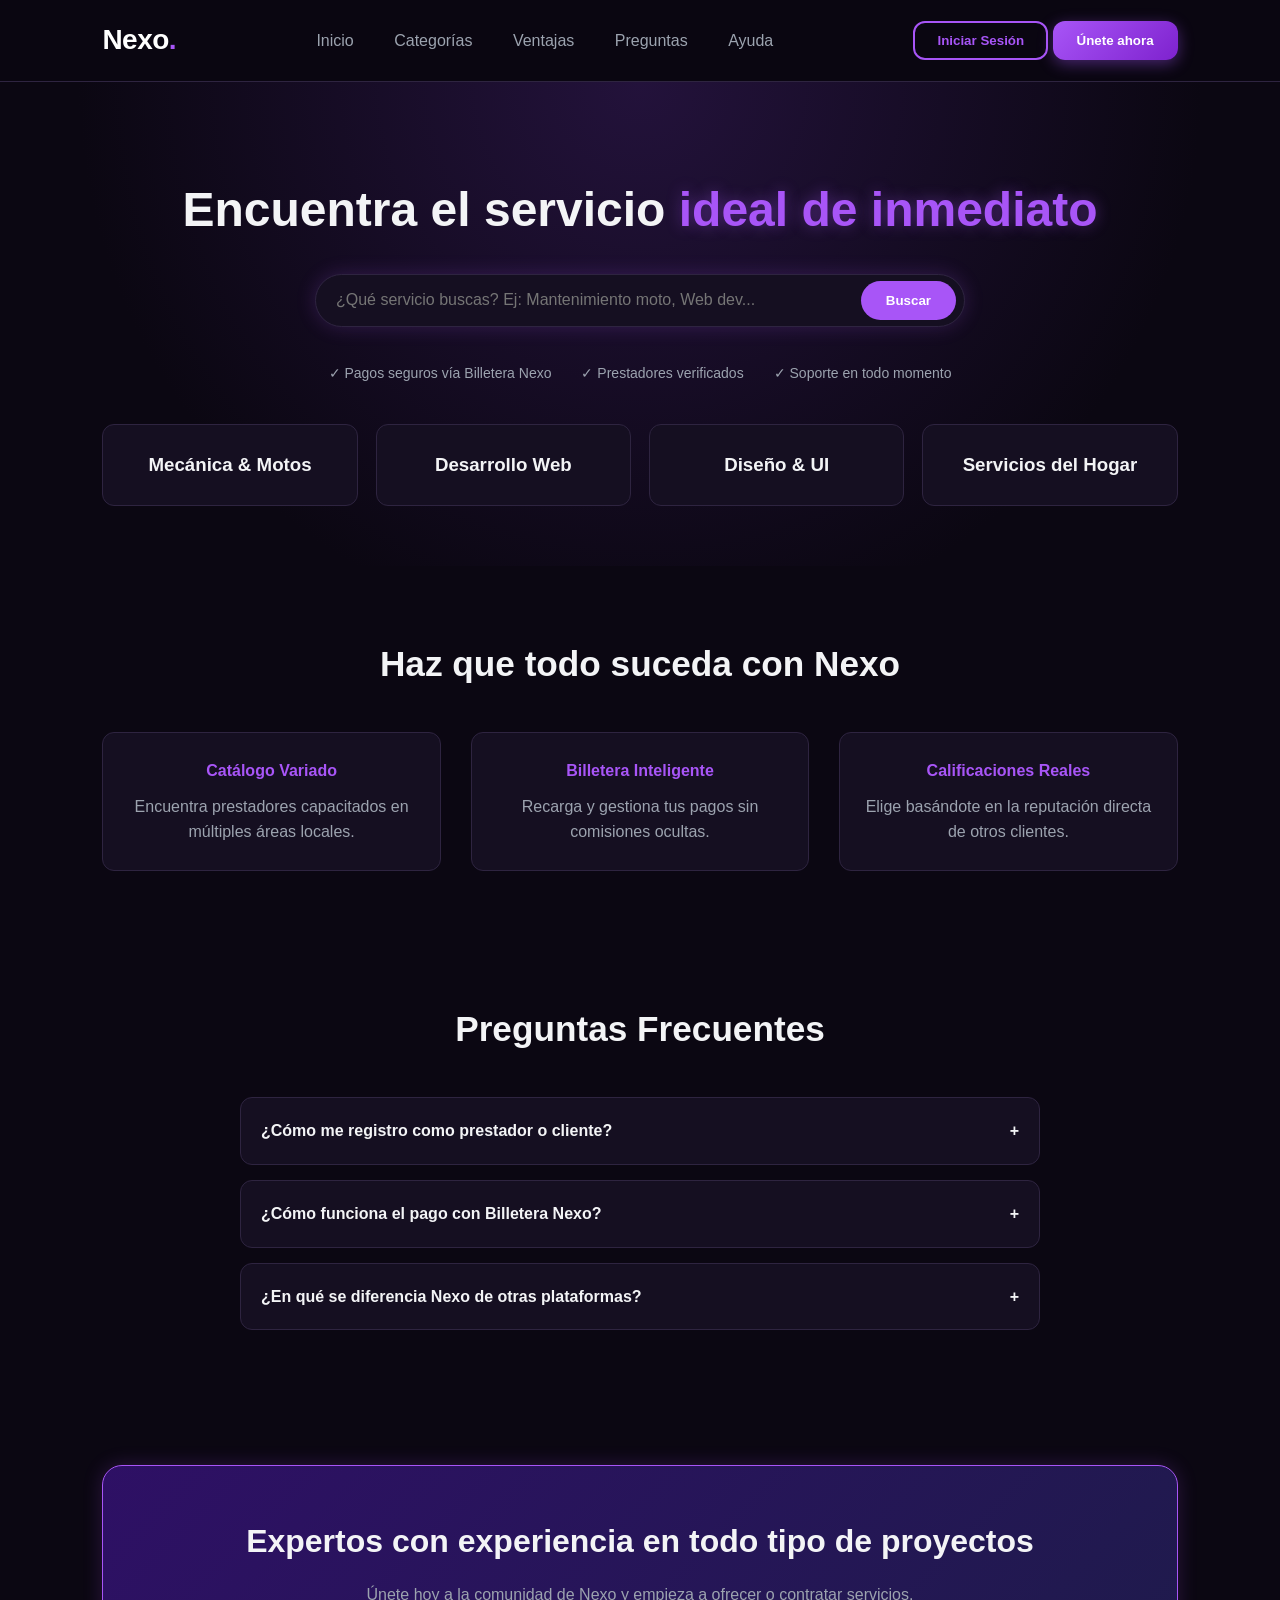
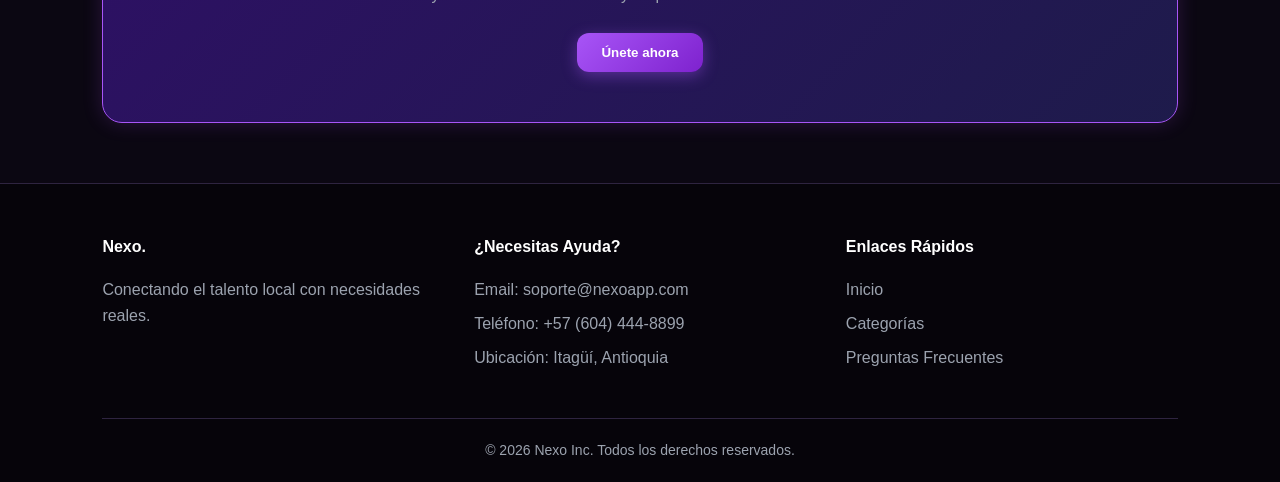
==== index.html @ 5e8a608e "Agrego Html, Css y DOM" ====
<!DOCTYPE html>
<html lang="es">
<head>
  <meta charset="UTF-8">
  <meta name="viewport" content="width=device-width, initial-scale=1.0">
  <title>Nexo | Conecta con Servicios Profesionales</title>
  <link rel="stylesheet" href="css/styles.css">
  <link rel="stylesheet" href="css/landing.css">
</head>
<body>

  <!-- Navbar -->
  <header class="navbar">
    <div class="logo">Nexo<span>.</span></div>
    <nav>
      <a href="#inicio">Inicio</a>
      <a href="#categorias">Categorías</a>
      <a href="#beneficios">Ventajas</a>
      <a href="#faq">Preguntas</a>
      <a href="#contacto">Ayuda</a>
    </nav>
    <div class="nav-actions">
      <button class="btn-secondary" id="btnOpenLogin">Iniciar Sesión</button>
      <button class="btn-primary" id="btnOpenRegister">Únete ahora</button>
    </div>
  </header>

  <!-- Hero tipo Fiverr -->
  <section id="inicio" class="hero-fiverr">
    <h1>Encuentra el servicio <span>ideal de inmediato</span></h1>
    
    <div class="search-box">
      <input type="text" placeholder="¿Qué servicio buscas? Ej: Mantenimiento moto, Web dev...">
      <button>Buscar</button>
    </div>

    <div class="hero-features">
      <span>✓ Pagos seguros vía Billetera Nexo</span>
      <span>✓ Prestadores verificados</span>
      <span>✓ Soporte en todo momento</span>
    </div>

    <!-- Categorías Rápidas -->
    <div id="categorias" class="categories-grid">
      <div class="category-card">
        <h3>Mecánica & Motos</h3>
      </div>
      <div class="category-card">
        <h3>Desarrollo Web</h3>
      </div>
      <div class="category-card">
        <h3>Diseño & UI</h3>
      </div>
      <div class="category-card">
        <h3>Servicios del Hogar</h3>
      </div>
    </div>
  </section>

  <!-- Ventajas (Haz que todo suceda) -->
  <section id="beneficios" style="padding: 70px 8%;">
    <h2 style="text-align: center; font-size: 2.2rem; margin-bottom: 40px;">Haz que todo suceda con Nexo</h2>
    <div style="display: grid; grid-template-columns: repeat(auto-fit, minmax(220px, 1fr)); gap: 30px; text-align: center;">
      <div style="background: var(--bg-card); padding: 25px; border-radius: var(--radius); border: 1px solid var(--border-color);">
        <h4 style="margin-bottom: 10px; color: var(--purple-neon);">Catálogo Variado</h4>
        <p style="color: var(--text-muted);">Encuentra prestadores capacitados en múltiples áreas locales.</p>
      </div>
      <div style="background: var(--bg-card); padding: 25px; border-radius: var(--radius); border: 1px solid var(--border-color);">
        <h4 style="margin-bottom: 10px; color: var(--purple-neon);">Billetera Inteligente</h4>
        <p style="color: var(--text-muted);">Recarga y gestiona tus pagos sin comisiones ocultas.</p>
      </div>
      <div style="background: var(--bg-card); padding: 25px; border-radius: var(--radius); border: 1px solid var(--border-color);">
        <h4 style="margin-bottom: 10px; color: var(--purple-neon);">Calificaciones Reales</h4>
        <p style="color: var(--text-muted);">Elige basándote en la reputación directa de otros clientes.</p>
      </div>
    </div>
  </section>

  <!-- Preguntas Frecuentes (FAQ) -->
  <section id="faq" style="padding: 60px 8%;">
    <h2 style="text-align: center; font-size: 2.2rem; margin-bottom: 40px;">Preguntas Frecuentes</h2>
    
    <div class="faq-section">
      <div class="faq-item">
        <div class="faq-question">¿Cómo me registro como prestador o cliente? <span>+</span></div>
        <div class="faq-answer">Al hacer clic en "Únete ahora", eliges tu rol. Si seleccionas Prestador, podrás publicar tus servicios con fotos y tarifas inmediatamente.</div>
      </div>
      <div class="faq-item">
        <div class="faq-question">¿Cómo funciona el pago con Billetera Nexo? <span>+</span></div>
        <div class="faq-answer">Recargas tu saldo dentro de tu panel de control y al solicitar un servicio se descuenta de tu saldo virtual.</div>
      </div>
      <div class="faq-item">
        <div class="faq-question">¿En qué se diferencia Nexo de otras plataformas? <span>+</span></div>
        <div class="faq-answer">Nos enfocamos en servicios locales rápidos de alto impacto con una experiencia oscura, directa y sin intermediarios complejos.</div>
      </div>
    </div>
  </section>

  <!-- Banner CTA Cierre -->
  <div class="cta-banner">
    <h2 style="font-size: 2rem; margin-bottom: 15px;">Expertos con experiencia en todo tipo de proyectos</h2>
    <p style="color: var(--text-muted); margin-bottom: 25px;">Únete hoy a la comunidad de Nexo y empieza a ofrecer o contratar servicios.</p>
    <button class="btn-primary" onclick="document.getElementById('btnOpenRegister').click()">Únete ahora</button>
  </div>

  <!-- Footer Completo -->
  <footer id="contacto" class="footer">
    <div class="footer-grid">
      <div class="footer-col">
        <h4>Nexo.</h4>
        <p>Conectando el talento local con necesidades reales.</p>
      </div>
      <div class="footer-col">
        <h4>¿Necesitas Ayuda?</h4>
        <p>Email: soporte@nexoapp.com</p>
        <p>Teléfono: +57 (604) 444-8899</p>
        <p>Ubicación: Itagüí, Antioquia</p>
      </div>
      <div class="footer-col">
        <h4>Enlaces Rápidos</h4>
        <a href="#inicio">Inicio</a>
        <a href="#categorias">Categorías</a>
        <a href="#faq">Preguntas Frecuentes</a>
      </div>
    </div>
    <div class="footer-bottom">
      <p>&copy; 2026 Nexo Inc. Todos los derechos reservados.</p>
    </div>
  </footer>

  <!-- Modal Auth -->
  <div id="modalAuth" class="modal hidden">
    <div class="modal-content">
      <span class="close-modal" id="closeAuth">&times;</span>
      <h2 id="modalTitle" style="margin-bottom: 20px;">Ingresar a Nexo</h2>
      
      <form id="formAuth">
        <div style="margin-bottom: 15px;">
          <label style="display:block; margin-bottom:5px;">Correo Electrónico:</label>
          <input type="email" id="authEmail" required style="width:100%; padding:10px; border-radius:8px; border:1px solid var(--border-color); background:#0f0919; color:#fff;">
        </div>
        <div style="margin-bottom: 15px;">
          <label style="display:block; margin-bottom:5px;">Contraseña:</label>
          <input type="password" id="authPassword" required style="width:100%; padding:10px; border-radius:8px; border:1px solid var(--border-color); background:#0f0919; color:#fff;">
        </div>

        <div id="registerFields" class="hidden">
          <div style="margin-bottom: 15px;">
            <label style="display:block; margin-bottom:5px;">Nombre Completo:</label>
            <input type="text" id="regName" style="width:100%; padding:10px; border-radius:8px; border:1px solid var(--border-color); background:#0f0919; color:#fff;">
          </div>
          <div style="margin-bottom: 15px;">
            <label style="display:block; margin-bottom:5px;">Tipo de Rol:</label>
            <select id="regRole" style="width:100%; padding:10px; border-radius:8px; border:1px solid var(--border-color); background:#0f0919; color:#fff;">
              <option value="CLIENTE">Cliente</option>
              <option value="PRESTADOR">Prestador de Servicios</option>
            </select>
          </div>
        </div>

        <button type="submit" class="btn-primary" id="btnAuthSubmit" style="width:100%; margin-top:10px;">Ingresar</button>
      </form>
    </div>
  </div>

  <script type="module" src="js/app.js"></script>

  <!-- JS Acordeón FAQ -->
  <script>
    document.querySelectorAll('.faq-question').forEach(q => {
      q.addEventListener('click', () => {
        const item = q.parentElement;
        item.classList.toggle('active');
      });
    });
  </script>
</body>
</html>
---- css/styles.css ----
:root {
  /* Tema Dark & Neon */
  --bg-dark: #0b0712;
  --bg-card: #150f21;
  --bg-card-hover: #1e162e;
  --purple-neon: #a855f7;
  --purple-glow: rgba(168, 85, 247, 0.4);
  --accent-cyan: #06b6d4;
  --text-main: #f3f4f6;
  --text-muted: #9ca3af;
  --border-color: #2e2440;
  --radius: 12px;
  --shadow-neon: 0 0 20px rgba(168, 85, 247, 0.2);
}

* {
  margin: 0;
  padding: 0;
  box-sizing: border-box;
  font-family: 'Plus Jakarta Sans', 'Segoe UI', Tahoma, sans-serif;
}

body {
  background-color: var(--bg-dark);
  color: var(--text-main);
  line-height: 1.6;
}

.hidden { display: none !important; }

/* Botones Neon */
.btn-primary {
  background: linear-gradient(135deg, #a855f7 0%, #7e22ce 100%);
  color: #fff;
  border: none;
  padding: 12px 24px;
  border-radius: var(--radius);
  font-weight: 700;
  cursor: pointer;
  box-shadow: 0 4px 15px var(--purple-glow);
  transition: all 0.3s ease;
}

.btn-primary:hover {
  transform: translateY(-2px);
  box-shadow: 0 6px 25px rgba(168, 85, 247, 0.6);
}

.btn-secondary {
  background: transparent;
  color: var(--purple-neon);
  border: 2px solid var(--purple-neon);
  padding: 10px 22px;
  border-radius: var(--radius);
  font-weight: 600;
  cursor: pointer;
  transition: all 0.3s ease;
}

.btn-secondary:hover {
  background: var(--purple-neon);
  color: #fff;
  box-shadow: 0 0 15px var(--purple-glow);
}

/* Modales Dark */
.modal {
  position: fixed;
  top: 0; left: 0; width: 100%; height: 100%;
  background: rgba(5, 3, 9, 0.85);
  backdrop-filter: blur(8px);
  display: flex; align-items: center; justify-content: center;
  z-index: 1000;
}

.modal-content {
  background: var(--bg-card);
  border: 1px solid var(--border-color);
  padding: 35px;
  border-radius: 16px;
  width: 90%; max-width: 450px;
  position: relative;
  box-shadow: var(--shadow-neon);
}

.close-modal {
  position: absolute; top: 15px; right: 20px;
  font-size: 24px; cursor: pointer; color: var(--text-muted);
}
---- css/landing.css ----
/* Navbar */
.navbar {
  display: flex; justify-content: space-between; align-items: center;
  padding: 18px 8%;
  background: rgba(11, 7, 18, 0.9);
  backdrop-filter: blur(10px);
  border-bottom: 1px solid var(--border-color);
  position: sticky; top: 0; z-index: 100;
}

.navbar .logo {
  font-size: 28px; font-weight: 900;
  color: #fff;
  letter-spacing: -0.5px;
}
.navbar .logo span { color: var(--purple-neon); }

.navbar nav a {
  margin: 0 18px; text-decoration: none;
  color: var(--text-muted); font-weight: 500;
  transition: 0.3s;
}
.navbar nav a:hover { color: var(--purple-neon); }

/* Hero Section (Basado en Fiverr) */
.hero-fiverr {
  background: radial-gradient(circle at top, #23123b 0%, var(--bg-dark) 70%);
  padding: 90px 8% 60px;
  text-align: center;
}

.hero-fiverr h1 {
  font-size: 3rem; margin-bottom: 25px; font-weight: 800;
}
.hero-fiverr h1 span {
  color: var(--purple-neon);
  text-shadow: 0 0 15px var(--purple-glow);
}

.search-box {
  max-width: 650px; margin: 0 auto 35px;
  display: flex; background: var(--bg-card);
  border: 1px solid var(--border-color);
  border-radius: 50px; padding: 6px 8px 6px 20px;
  box-shadow: var(--shadow-neon);
}

.search-box input {
  flex: 1; background: transparent; border: none;
  outline: none; color: #fff; font-size: 16px;
}

.search-box button {
  background: var(--purple-neon); border: none;
  color: #fff; padding: 12px 25px; border-radius: 40px;
  font-weight: 700; cursor: pointer; transition: 0.3s;
}
.search-box button:hover { background: #9333ea; }

.hero-features {
  display: flex; justify-content: center; gap: 30px;
  color: var(--text-muted); font-size: 14px; flex-wrap: wrap;
}

/* Categorías populares (Cards tipo cápsula) */
.categories-grid {
  display: grid; grid-template-columns: repeat(auto-fit, minmax(160px, 1fr));
  gap: 18px; margin-top: 40px;
}

.category-card {
  background: var(--bg-card);
  border: 1px solid var(--border-color);
  padding: 25px 15px; border-radius: var(--radius);
  text-align: center; cursor: pointer; transition: 0.3s;
}

.category-card:hover {
  border-color: var(--purple-neon);
  transform: translateY(-5px);
  box-shadow: var(--shadow-neon);
}

.category-card i {
  font-size: 30px; color: var(--purple-neon); margin-bottom: 12px;
}

/* Sección FAQ Accordeón */
.faq-section {
  max-width: 800px; margin: 0 auto;
}

.faq-item {
  background: var(--bg-card);
  border: 1px solid var(--border-color);
  border-radius: var(--radius); margin-bottom: 15px; overflow: hidden;
}

.faq-question {
  padding: 20px; font-weight: 700; cursor: pointer;
  display: flex; justify-content: space-between; align-items: center;
}

.faq-answer {
  padding: 0 20px 20px; color: var(--text-muted); font-size: 15px; display: none;
}

.faq-item.active .faq-answer { display: block; }
.faq-item.active .faq-question { color: var(--purple-neon); }

/* Banner de cierre y Footer */
.cta-banner {
  background: linear-gradient(135deg, #2e1065 0%, #1e1b4b 100%);
  border: 1px solid var(--purple-neon);
  border-radius: 20px; padding: 50px 30px;
  text-align: center; margin: 60px 8%;
  box-shadow: var(--shadow-neon);
}

.footer {
  background: #06040a; border-top: 1px solid var(--border-color);
  padding: 50px 8% 20px; color: var(--text-muted);
}

.footer-grid {
  display: grid; grid-template-columns: repeat(auto-fit, minmax(200px, 1fr));
  gap: 40px; margin-bottom: 40px;
}

.footer-col h4 { color: #fff; margin-bottom: 18px; }
.footer-col p, .footer-col a { color: var(--text-muted); text-decoration: none; display: block; margin-bottom: 8px; }
.footer-col a:hover { color: var(--purple-neon); }

.footer-bottom {
  border-top: 1px solid var(--border-color);
  padding-top: 20px; text-align: center; font-size: 14px;
}
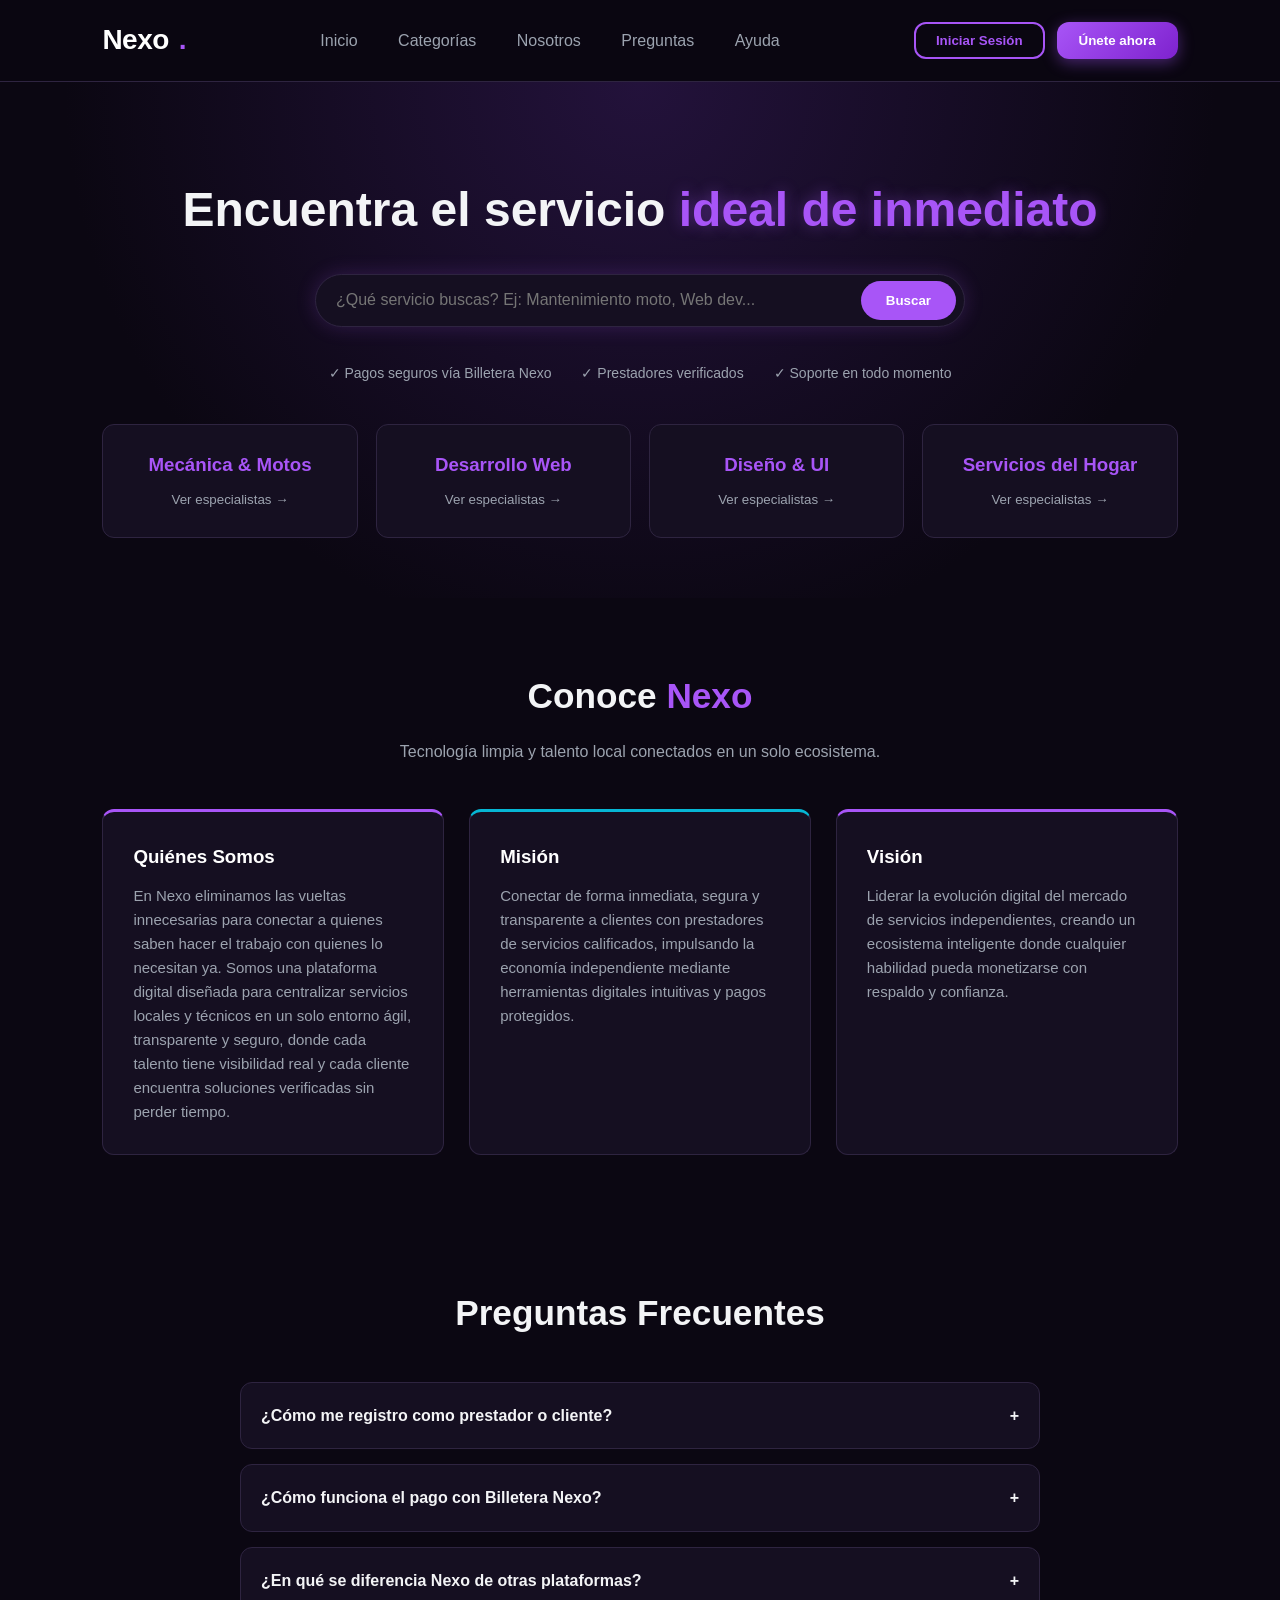
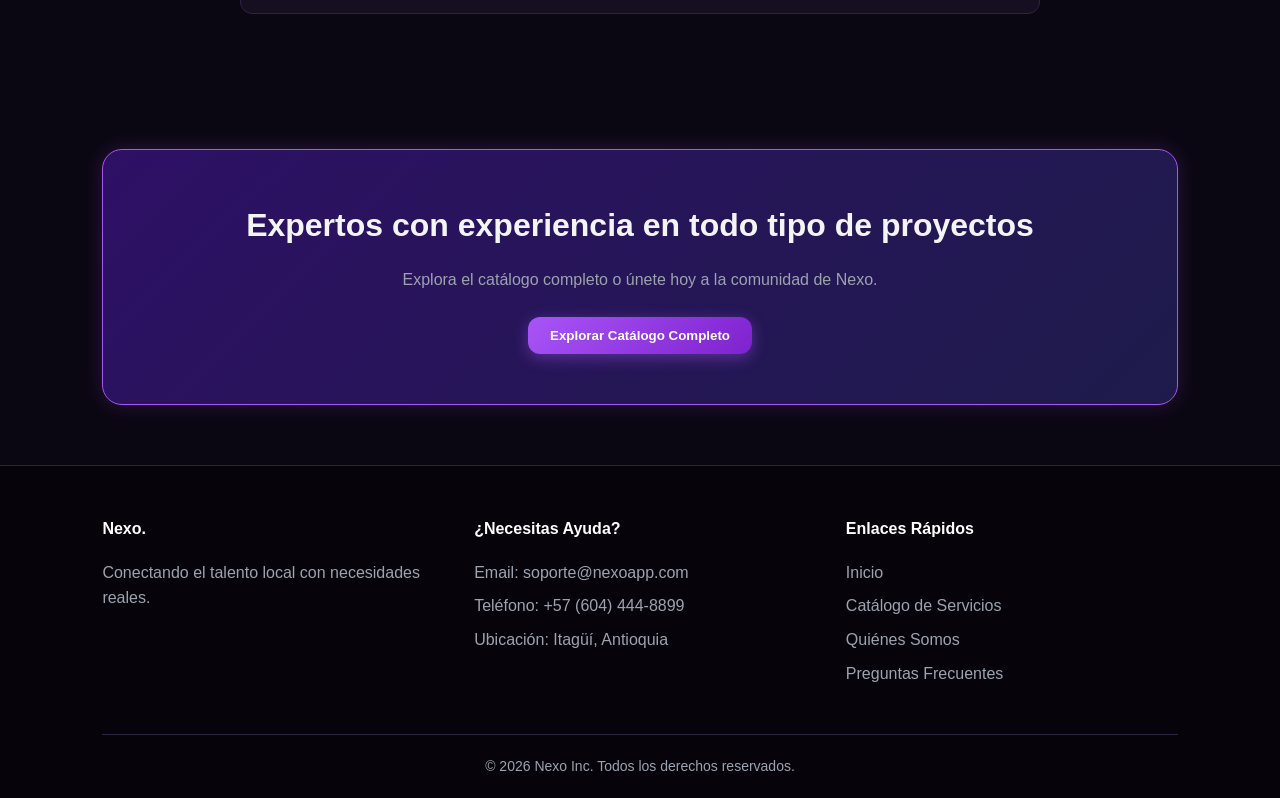
==== commit 70dab081: "Se agrega funciones, Htmls faltantes y Css" ====
--- a/index.html
+++ b/index.html
@@ -11,28 +11,28 @@
 
   <!-- Navbar -->
   <header class="navbar">
-    <div class="logo">Nexo<span>.</span></div>
+    <a href="index.html" class="logo" style="text-decoration:none; display:flex; align-items:center; gap:10px;">
+      <!-- Cuando tengas tu logo, reemplaza esto por: <img src="assets/logo.png" alt="Nexo" style="height:38px;"> -->
+      Nexo<span>.</span>
+    </a>
     <nav>
       <a href="#inicio">Inicio</a>
-      <a href="#categorias">Categorías</a>
-      <a href="#beneficios">Ventajas</a>
+      <a href="catalogo.html">Categorías</a>
+      <a href="#nosotros">Nosotros</a>
       <a href="#faq">Preguntas</a>
       <a href="#contacto">Ayuda</a>
     </nav>
-    <div class="nav-actions">
-      <button class="btn-secondary" id="btnOpenLogin">Iniciar Sesión</button>
-      <button class="btn-primary" id="btnOpenRegister">Únete ahora</button>
-    </div>
+    <div class="nav-actions" id="navRightContainer" style="display:flex; gap:12px; align-items:center;"></div>
   </header>
 
-  <!-- Hero tipo Fiverr -->
+  <!-- Hero tipo Fiverr Dark -->
   <section id="inicio" class="hero-fiverr">
     <h1>Encuentra el servicio <span>ideal de inmediato</span></h1>
     
-    <div class="search-box">
-      <input type="text" placeholder="¿Qué servicio buscas? Ej: Mantenimiento moto, Web dev...">
-      <button>Buscar</button>
-    </div>
+    <form class="search-box" id="heroSearchForm">
+      <input type="text" id="heroSearchInput" placeholder="¿Qué servicio buscas? Ej: Mantenimiento moto, Web dev...">
+      <button type="submit">Buscar</button>
+    </form>
 
     <div class="hero-features">
       <span>✓ Pagos seguros vía Billetera Nexo</span>
@@ -40,38 +40,37 @@
       <span>✓ Soporte en todo momento</span>
     </div>
 
-    <!-- Categorías Rápidas -->
-    <div id="categorias" class="categories-grid">
-      <div class="category-card">
-        <h3>Mecánica & Motos</h3>
-      </div>
-      <div class="category-card">
-        <h3>Desarrollo Web</h3>
-      </div>
-      <div class="category-card">
-        <h3>Diseño & UI</h3>
-      </div>
-      <div class="category-card">
-        <h3>Servicios del Hogar</h3>
-      </div>
-    </div>
+    <!-- Categorías Rápidas (Se dibujan automáticamente desde JS) -->
+    <div id="categorias" class="categories-grid"></div>
   </section>
 
-  <!-- Ventajas (Haz que todo suceda) -->
-  <section id="beneficios" style="padding: 70px 8%;">
-    <h2 style="text-align: center; font-size: 2.2rem; margin-bottom: 40px;">Haz que todo suceda con Nexo</h2>
-    <div style="display: grid; grid-template-columns: repeat(auto-fit, minmax(220px, 1fr)); gap: 30px; text-align: center;">
-      <div style="background: var(--bg-card); padding: 25px; border-radius: var(--radius); border: 1px solid var(--border-color);">
-        <h4 style="margin-bottom: 10px; color: var(--purple-neon);">Catálogo Variado</h4>
-        <p style="color: var(--text-muted);">Encuentra prestadores capacitados en múltiples áreas locales.</p>
+  <!-- Quiénes Somos, Misión y Visión -->
+  <section id="nosotros" style="padding: 70px 8%;">
+    <h2 style="text-align: center; font-size: 2.2rem; margin-bottom: 15px;">Conoce <span style="color:var(--purple-neon);">Nexo</span></h2>
+    <p style="text-align: center; color: var(--text-muted); max-width: 750px; margin: 0 auto 45px;">
+      Tecnología limpia y talento local conectados en un solo ecosistema.
+    </p>
+
+    <div style="display: grid; grid-template-columns: repeat(auto-fit, minmax(280px, 1fr)); gap: 25px;">
+      <div style="background: var(--bg-card); padding: 30px; border-radius: var(--radius); border: 1px solid var(--border-color); border-top: 3px solid var(--purple-neon);">
+        <h3 style="margin-bottom: 12px; color: #fff;">Quiénes Somos</h3>
+        <p style="color: var(--text-muted); font-size: 15px;">
+          En Nexo eliminamos las vueltas innecesarias para conectar a quienes saben hacer el trabajo con quienes lo necesitan ya. Somos una plataforma digital diseñada para centralizar servicios locales y técnicos en un solo entorno ágil, transparente y seguro, donde cada talento tiene visibilidad real y cada cliente encuentra soluciones verificadas sin perder tiempo.
+        </p>
       </div>
-      <div style="background: var(--bg-card); padding: 25px; border-radius: var(--radius); border: 1px solid var(--border-color);">
-        <h4 style="margin-bottom: 10px; color: var(--purple-neon);">Billetera Inteligente</h4>
-        <p style="color: var(--text-muted);">Recarga y gestiona tus pagos sin comisiones ocultas.</p>
+
+      <div style="background: var(--bg-card); padding: 30px; border-radius: var(--radius); border: 1px solid var(--border-color); border-top: 3px solid var(--accent-cyan);">
+        <h3 style="margin-bottom: 12px; color: #fff;">Misión</h3>
+        <p style="color: var(--text-muted); font-size: 15px;">
+          Conectar de forma inmediata, segura y transparente a clientes con prestadores de servicios calificados, impulsando la economía independiente mediante herramientas digitales intuitivas y pagos protegidos.
+        </p>
       </div>
-      <div style="background: var(--bg-card); padding: 25px; border-radius: var(--radius); border: 1px solid var(--border-color);">
-        <h4 style="margin-bottom: 10px; color: var(--purple-neon);">Calificaciones Reales</h4>
-        <p style="color: var(--text-muted);">Elige basándote en la reputación directa de otros clientes.</p>
+
+      <div style="background: var(--bg-card); padding: 30px; border-radius: var(--radius); border: 1px solid var(--border-color); border-top: 3px solid var(--purple-neon);">
+        <h3 style="margin-bottom: 12px; color: #fff;">Visión</h3>
+        <p style="color: var(--text-muted); font-size: 15px;">
+          Liderar la evolución digital del mercado de servicios independientes, creando un ecosistema inteligente donde cualquier habilidad pueda monetizarse con respaldo y confianza.
+        </p>
       </div>
     </div>
   </section>
@@ -83,15 +82,15 @@
     <div class="faq-section">
       <div class="faq-item">
         <div class="faq-question">¿Cómo me registro como prestador o cliente? <span>+</span></div>
-        <div class="faq-answer">Al hacer clic en "Únete ahora", eliges tu rol. Si seleccionas Prestador, podrás publicar tus servicios con fotos y tarifas inmediatamente.</div>
+        <div class="faq-answer">Al hacer clic en "Únete ahora", completas tus datos y eliges tu rol. Si seleccionas Prestador, podrás publicar tus servicios inmediatamente desde tu menú superior.</div>
       </div>
       <div class="faq-item">
         <div class="faq-question">¿Cómo funciona el pago con Billetera Nexo? <span>+</span></div>
-        <div class="faq-answer">Recargas tu saldo dentro de tu panel de control y al solicitar un servicio se descuenta de tu saldo virtual.</div>
+        <div class="faq-answer">Recargas saldo desde tu menú de perfil y al reservar cualquier servicio en el catálogo el valor se descuenta automáticamente de tu billetera.</div>
       </div>
       <div class="faq-item">
         <div class="faq-question">¿En qué se diferencia Nexo de otras plataformas? <span>+</span></div>
-        <div class="faq-answer">Nos enfocamos en servicios locales rápidos de alto impacto con una experiencia oscura, directa y sin intermediarios complejos.</div>
+        <div class="faq-answer">Nos enfocamos en servicios locales rápidos de alto impacto con una interfaz oscura, directa, billetera integrada y calificaciones verificadas.</div>
       </div>
     </div>
   </section>
@@ -99,8 +98,8 @@
   <!-- Banner CTA Cierre -->
   <div class="cta-banner">
     <h2 style="font-size: 2rem; margin-bottom: 15px;">Expertos con experiencia en todo tipo de proyectos</h2>
-    <p style="color: var(--text-muted); margin-bottom: 25px;">Únete hoy a la comunidad de Nexo y empieza a ofrecer o contratar servicios.</p>
-    <button class="btn-primary" onclick="document.getElementById('btnOpenRegister').click()">Únete ahora</button>
+    <p style="color: var(--text-muted); margin-bottom: 25px;">Explora el catálogo completo o únete hoy a la comunidad de Nexo.</p>
+    <button class="btn-primary" onclick="window.location.href='catalogo.html'">Explorar Catálogo Completo</button>
   </div>
 
   <!-- Footer Completo -->
@@ -119,7 +118,8 @@
       <div class="footer-col">
         <h4>Enlaces Rápidos</h4>
         <a href="#inicio">Inicio</a>
-        <a href="#categorias">Categorías</a>
+        <a href="catalogo.html">Catálogo de Servicios</a>
+        <a href="#nosotros">Quiénes Somos</a>
         <a href="#faq">Preguntas Frecuentes</a>
       </div>
     </div>
@@ -128,49 +128,35 @@
     </div>
   </footer>
 
-  <!-- Modal Auth -->
-  <div id="modalAuth" class="modal hidden">
-    <div class="modal-content">
-      <span class="close-modal" id="closeAuth">&times;</span>
-      <h2 id="modalTitle" style="margin-bottom: 20px;">Ingresar a Nexo</h2>
-      
-      <form id="formAuth">
-        <div style="margin-bottom: 15px;">
-          <label style="display:block; margin-bottom:5px;">Correo Electrónico:</label>
-          <input type="email" id="authEmail" required style="width:100%; padding:10px; border-radius:8px; border:1px solid var(--border-color); background:#0f0919; color:#fff;">
+  <script type="module">
+    import { inicializarAutenticacionUI } from './js/authController.js';
+    import { NexoService } from './js/services/NexoService.js';
+
+    document.addEventListener('DOMContentLoaded', () => {
+      inicializarAutenticacionUI();
+      const nexoService = new NexoService();
+
+      // Dibujar tarjetas de categorías dinámicamente
+      const gridCategorias = document.getElementById('categorias');
+      gridCategorias.innerHTML = nexoService.obtenerCategorias().map(cat => `
+        <div class="category-card" onclick="window.location.href='catalogo.html?categoria=${encodeURIComponent(cat)}'">
+          <h3 style="color:var(--purple-neon); margin-bottom:6px;">${cat}</h3>
+          <small style="color:var(--text-muted);">Ver especialistas →</small>
         </div>
-        <div style="margin-bottom: 15px;">
-          <label style="display:block; margin-bottom:5px;">Contraseña:</label>
-          <input type="password" id="authPassword" required style="width:100%; padding:10px; border-radius:8px; border:1px solid var(--border-color); background:#0f0919; color:#fff;">
-        </div>
+      `).join('');
 
-        <div id="registerFields" class="hidden">
-          <div style="margin-bottom: 15px;">
-            <label style="display:block; margin-bottom:5px;">Nombre Completo:</label>
-            <input type="text" id="regName" style="width:100%; padding:10px; border-radius:8px; border:1px solid var(--border-color); background:#0f0919; color:#fff;">
-          </div>
-          <div style="margin-bottom: 15px;">
-            <label style="display:block; margin-bottom:5px;">Tipo de Rol:</label>
-            <select id="regRole" style="width:100%; padding:10px; border-radius:8px; border:1px solid var(--border-color); background:#0f0919; color:#fff;">
-              <option value="CLIENTE">Cliente</option>
-              <option value="PRESTADOR">Prestador de Servicios</option>
-            </select>
-          </div>
-        </div>
+      // Buscador del Hero hacia catalogo.html
+      document.getElementById('heroSearchForm').addEventListener('submit', (e) => {
+        e.preventDefault();
+        const q = document.getElementById('heroSearchInput').value.trim();
+        window.location.href = q ? `catalogo.html?busqueda=${encodeURIComponent(q)}` : 'catalogo.html';
+      });
 
-        <button type="submit" class="btn-primary" id="btnAuthSubmit" style="width:100%; margin-top:10px;">Ingresar</button>
-      </form>
-    </div>
-  </div>
-
-  <script type="module" src="js/app.js"></script>
-
-  <!-- JS Acordeón FAQ -->
-  <script>
-    document.querySelectorAll('.faq-question').forEach(q => {
-      q.addEventListener('click', () => {
-        const item = q.parentElement;
-        item.classList.toggle('active');
+      // Acordeón FAQ
+      document.querySelectorAll('.faq-question').forEach(q => {
+        q.addEventListener('click', () => {
+          q.parentElement.classList.toggle('active');
+        });
       });
     });
   </script>
--- a/css/styles.css
+++ b/css/styles.css
@@ -1,11 +1,12 @@
 :root {
-  /* Tema Dark & Neon */
   --bg-dark: #0b0712;
   --bg-card: #150f21;
   --bg-card-hover: #1e162e;
   --purple-neon: #a855f7;
   --purple-glow: rgba(168, 85, 247, 0.4);
   --accent-cyan: #06b6d4;
+  --accent-green: #10b981;
+  --accent-red: #ef4444;
   --text-main: #f3f4f6;
   --text-muted: #9ca3af;
   --border-color: #2e2440;
@@ -28,33 +29,38 @@
 
 .hidden { display: none !important; }
 
-/* Botones Neon */
+/* Botones */
 .btn-primary {
   background: linear-gradient(135deg, #a855f7 0%, #7e22ce 100%);
   color: #fff;
   border: none;
-  padding: 12px 24px;
+  padding: 11px 22px;
   border-radius: var(--radius);
   font-weight: 700;
   cursor: pointer;
   box-shadow: 0 4px 15px var(--purple-glow);
-  transition: all 0.3s ease;
-}
-
-.btn-primary:hover {
+  transition: all 0.25s ease;
+}
+
+.btn-primary:hover:not(:disabled) {
   transform: translateY(-2px);
   box-shadow: 0 6px 25px rgba(168, 85, 247, 0.6);
+}
+
+.btn-primary:disabled {
+  opacity: 0.5;
+  cursor: not-allowed;
 }
 
 .btn-secondary {
   background: transparent;
   color: var(--purple-neon);
   border: 2px solid var(--purple-neon);
-  padding: 10px 22px;
+  padding: 9px 20px;
   border-radius: var(--radius);
   font-weight: 600;
   cursor: pointer;
-  transition: all 0.3s ease;
+  transition: all 0.25s ease;
 }
 
 .btn-secondary:hover {
@@ -63,7 +69,181 @@
   box-shadow: 0 0 15px var(--purple-glow);
 }
 
-/* Modales Dark */
+.btn-danger {
+  background: rgba(239, 68, 68, 0.15);
+  color: var(--accent-red);
+  border: 1px solid var(--accent-red);
+  padding: 10px 18px;
+  border-radius: var(--radius);
+  font-weight: 600;
+  cursor: pointer;
+  transition: 0.2s;
+}
+
+.btn-danger:hover {
+  background: var(--accent-red);
+  color: #fff;
+}
+
+/* Formularios Oscuros */
+.form-group {
+  margin-bottom: 14px;
+}
+
+.form-group label {
+  display: block;
+  margin-bottom: 5px;
+  font-size: 13px;
+  color: var(--text-muted);
+  font-weight: 600;
+}
+
+.form-group input,
+.form-group select,
+.form-group textarea {
+  width: 100%;
+  padding: 10px 12px;
+  border-radius: 8px;
+  border: 1px solid var(--border-color);
+  background: #0f0919;
+  color: #fff;
+  font-size: 14px;
+  outline: none;
+  transition: border 0.2s;
+}
+
+.form-group input:focus,
+.form-group select:focus,
+.form-group textarea:focus {
+  border-color: var(--purple-neon);
+}
+
+.form-group input:disabled,
+.form-group select:disabled {
+  opacity: 0.55;
+  cursor: not-allowed;
+  background: #09060f;
+}
+
+.form-grid-2 {
+  display: grid;
+  grid-template-columns: 1fr 1fr;
+  gap: 12px;
+}
+
+/* Cápsula y Dropdown de Usuario estilo Platzi */
+.user-menu-wrapper {
+  position: relative;
+}
+
+.user-pill {
+  display: flex;
+  align-items: center;
+  gap: 10px;
+  background: var(--bg-card);
+  border: 1px solid var(--border-color);
+  padding: 6px 14px 6px 8px;
+  border-radius: 50px;
+  cursor: pointer;
+  transition: 0.25s;
+}
+
+.user-pill:hover {
+  border-color: var(--purple-neon);
+  box-shadow: var(--shadow-neon);
+}
+
+.user-pill img {
+  width: 34px;
+  height: 34px;
+  border-radius: 50%;
+  object-fit: cover;
+  border: 2px solid var(--purple-neon);
+}
+
+.user-pill-balance {
+  background: rgba(16, 185, 129, 0.15);
+  color: var(--accent-green);
+  padding: 3px 10px;
+  border-radius: 20px;
+  font-size: 13px;
+  font-weight: 700;
+}
+
+.user-dropdown {
+  position: absolute;
+  top: 54px;
+  right: 0;
+  width: 280px;
+  background: #181226;
+  border: 1px solid var(--border-color);
+  border-radius: 16px;
+  padding: 18px;
+  box-shadow: 0 15px 35px rgba(0, 0, 0, 0.7), var(--shadow-neon);
+  z-index: 999;
+}
+
+.dropdown-header {
+  border-bottom: 1px solid var(--border-color);
+  padding-bottom: 12px;
+  margin-bottom: 12px;
+}
+
+.dropdown-header h4 {
+  font-size: 16px;
+  color: #fff;
+}
+
+.dropdown-header span {
+  font-size: 12px;
+  color: var(--purple-neon);
+  font-weight: 600;
+}
+
+.dropdown-wallet-box {
+  background: #0f0919;
+  border: 1px solid var(--border-color);
+  border-radius: 10px;
+  padding: 10px 12px;
+  margin-bottom: 12px;
+  display: flex;
+  justify-content: space-between;
+  align-items: center;
+}
+
+.dropdown-list {
+  list-style: none;
+}
+
+.dropdown-list li {
+  padding: 9px 10px;
+  border-radius: 8px;
+  font-size: 14px;
+  color: var(--text-main);
+  cursor: pointer;
+  transition: 0.2s;
+  display: flex;
+  align-items: center;
+  gap: 8px;
+}
+
+.dropdown-list li:hover {
+  background: rgba(168, 85, 247, 0.15);
+  color: var(--purple-neon);
+}
+
+.dropdown-list li.logout-item {
+  margin-top: 8px;
+  border-top: 1px solid var(--border-color);
+  padding-top: 12px;
+  color: var(--accent-red);
+}
+
+.dropdown-list li.logout-item:hover {
+  background: rgba(239, 68, 68, 0.12);
+}
+
+/* Modales */
 .modal {
   position: fixed;
   top: 0; left: 0; width: 100%; height: 100%;
@@ -71,19 +251,55 @@
   backdrop-filter: blur(8px);
   display: flex; align-items: center; justify-content: center;
   z-index: 1000;
+  padding: 15px;
 }
 
 .modal-content {
   background: var(--bg-card);
   border: 1px solid var(--border-color);
-  padding: 35px;
+  padding: 28px;
   border-radius: 16px;
-  width: 90%; max-width: 450px;
+  width: 100%;
+  max-width: 520px;
+  max-height: 90vh;
+  overflow-y: auto;
   position: relative;
   box-shadow: var(--shadow-neon);
 }
 
 .close-modal {
   position: absolute; top: 15px; right: 20px;
-  font-size: 24px; cursor: pointer; color: var(--text-muted);
+  font-size: 26px; cursor: pointer; color: var(--text-muted);
+}
+
+.close-modal:hover { color: #fff; }
+/* Scrollbar personalizado Dark & Neon */
+::-webkit-scrollbar {
+  width: 8px;
+  height: 8px;
+}
+
+::-webkit-scrollbar-track {
+  background: #0b0712;
+  border-radius: 10px;
+}
+
+::-webkit-scrollbar-thumb {
+  background: #2e2440;
+  border-radius: 10px;
+  border: 2px solid #0b0712;
+}
+
+::-webkit-scrollbar-thumb:hover {
+  background: var(--purple-neon);
+}
+
+/* Soporte para Firefox */
+* {
+  scrollbar-width: thin;
+  scrollbar-color: #2e2440 #0b0712;
+}
+
+input[type="date"] {
+  color-scheme: dark;
 }
